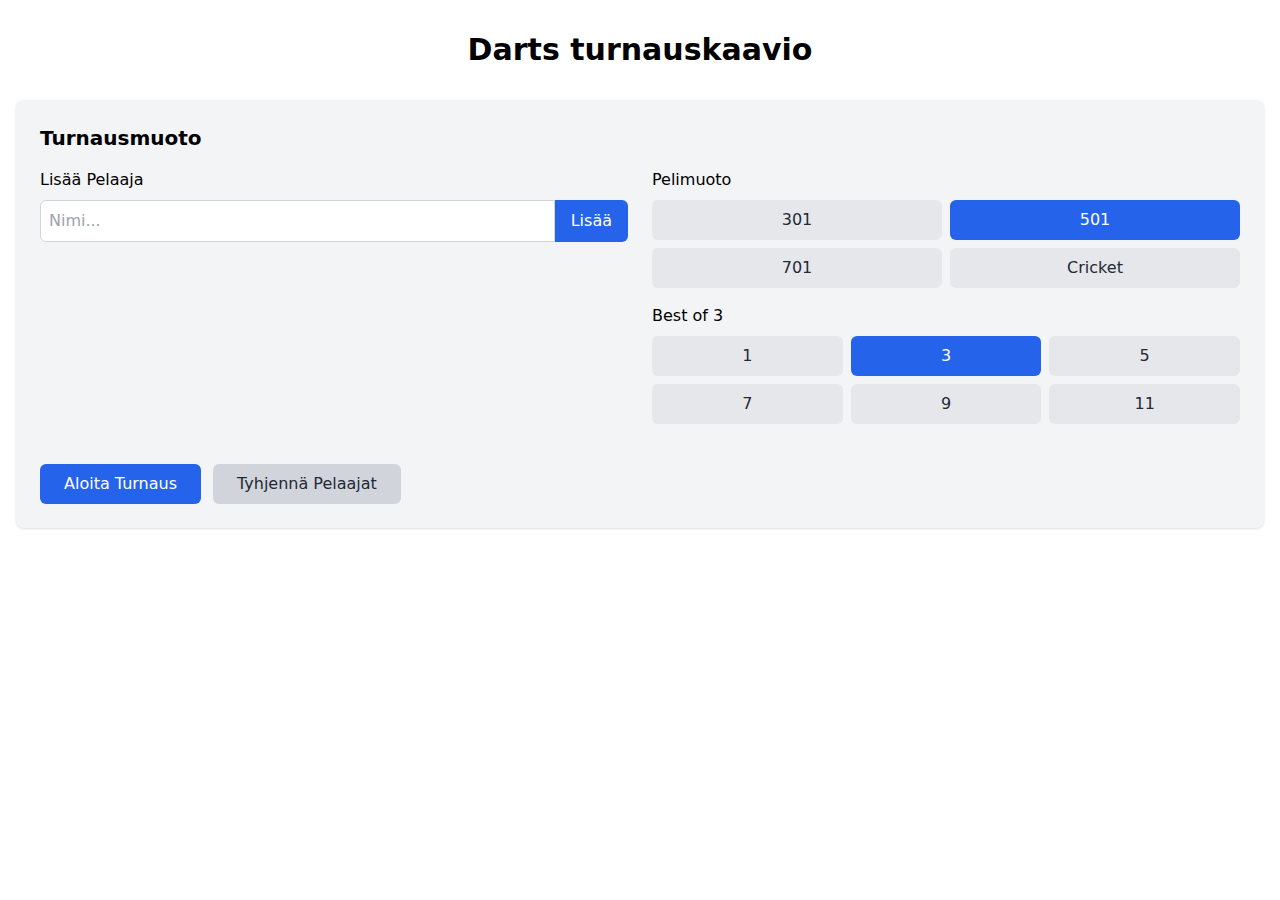
==== turnauskaavio/index.html @ 02ef41cd "Deploy turnauskaavio from private repo" ====
<!doctype html>
<html lang="en" data-critters-container>
<head>
  <meta charset="utf-8">
  <title>Darts turnauskaavio</title>
  <base href="/turnauskaavio/">
  <meta name="viewport" content="width=device-width, initial-scale=1">
  <link rel="icon" type="image/x-icon" href="favicon.ico">
<style>*,:before,:after{--tw-border-spacing-x: 0;--tw-border-spacing-y: 0;--tw-translate-x: 0;--tw-translate-y: 0;--tw-rotate: 0;--tw-skew-x: 0;--tw-skew-y: 0;--tw-scale-x: 1;--tw-scale-y: 1;--tw-pan-x: ;--tw-pan-y: ;--tw-pinch-zoom: ;--tw-scroll-snap-strictness: proximity;--tw-gradient-from-position: ;--tw-gradient-via-position: ;--tw-gradient-to-position: ;--tw-ordinal: ;--tw-slashed-zero: ;--tw-numeric-figure: ;--tw-numeric-spacing: ;--tw-numeric-fraction: ;--tw-ring-inset: ;--tw-ring-offset-width: 0px;--tw-ring-offset-color: #fff;--tw-ring-color: rgb(59 130 246 / .5);--tw-ring-offset-shadow: 0 0 #0000;--tw-ring-shadow: 0 0 #0000;--tw-shadow: 0 0 #0000;--tw-shadow-colored: 0 0 #0000;--tw-blur: ;--tw-brightness: ;--tw-contrast: ;--tw-grayscale: ;--tw-hue-rotate: ;--tw-invert: ;--tw-saturate: ;--tw-sepia: ;--tw-drop-shadow: ;--tw-backdrop-blur: ;--tw-backdrop-brightness: ;--tw-backdrop-contrast: ;--tw-backdrop-grayscale: ;--tw-backdrop-hue-rotate: ;--tw-backdrop-invert: ;--tw-backdrop-opacity: ;--tw-backdrop-saturate: ;--tw-backdrop-sepia: ;--tw-contain-size: ;--tw-contain-layout: ;--tw-contain-paint: ;--tw-contain-style: }*,:before,:after{box-sizing:border-box;border-width:0;border-style:solid;border-color:#e5e7eb}:before,:after{--tw-content: ""}html{line-height:1.5;-webkit-text-size-adjust:100%;-moz-tab-size:4;tab-size:4;font-family:ui-sans-serif,system-ui,sans-serif,"Apple Color Emoji","Segoe UI Emoji",Segoe UI Symbol,"Noto Color Emoji";font-feature-settings:normal;font-variation-settings:normal;-webkit-tap-highlight-color:transparent}body{margin:0;line-height:inherit}
</style><link rel="stylesheet" href="styles-D22M34FA.css" media="print" onload="this.media='all'"><noscript><link rel="stylesheet" href="styles-D22M34FA.css"></noscript></head>
<body>
  <app-root></app-root>
<script src="polyfills-FFHMD2TL.js" type="module"></script><script src="main-YTJKUACL.js" type="module"></script></body>
</html>
---- turnauskaavio/styles-D22M34FA.css ----
*,:before,:after{--tw-border-spacing-x: 0;--tw-border-spacing-y: 0;--tw-translate-x: 0;--tw-translate-y: 0;--tw-rotate: 0;--tw-skew-x: 0;--tw-skew-y: 0;--tw-scale-x: 1;--tw-scale-y: 1;--tw-pan-x: ;--tw-pan-y: ;--tw-pinch-zoom: ;--tw-scroll-snap-strictness: proximity;--tw-gradient-from-position: ;--tw-gradient-via-position: ;--tw-gradient-to-position: ;--tw-ordinal: ;--tw-slashed-zero: ;--tw-numeric-figure: ;--tw-numeric-spacing: ;--tw-numeric-fraction: ;--tw-ring-inset: ;--tw-ring-offset-width: 0px;--tw-ring-offset-color: #fff;--tw-ring-color: rgb(59 130 246 / .5);--tw-ring-offset-shadow: 0 0 #0000;--tw-ring-shadow: 0 0 #0000;--tw-shadow: 0 0 #0000;--tw-shadow-colored: 0 0 #0000;--tw-blur: ;--tw-brightness: ;--tw-contrast: ;--tw-grayscale: ;--tw-hue-rotate: ;--tw-invert: ;--tw-saturate: ;--tw-sepia: ;--tw-drop-shadow: ;--tw-backdrop-blur: ;--tw-backdrop-brightness: ;--tw-backdrop-contrast: ;--tw-backdrop-grayscale: ;--tw-backdrop-hue-rotate: ;--tw-backdrop-invert: ;--tw-backdrop-opacity: ;--tw-backdrop-saturate: ;--tw-backdrop-sepia: ;--tw-contain-size: ;--tw-contain-layout: ;--tw-contain-paint: ;--tw-contain-style: }::backdrop{--tw-border-spacing-x: 0;--tw-border-spacing-y: 0;--tw-translate-x: 0;--tw-translate-y: 0;--tw-rotate: 0;--tw-skew-x: 0;--tw-skew-y: 0;--tw-scale-x: 1;--tw-scale-y: 1;--tw-pan-x: ;--tw-pan-y: ;--tw-pinch-zoom: ;--tw-scroll-snap-strictness: proximity;--tw-gradient-from-position: ;--tw-gradient-via-position: ;--tw-gradient-to-position: ;--tw-ordinal: ;--tw-slashed-zero: ;--tw-numeric-figure: ;--tw-numeric-spacing: ;--tw-numeric-fraction: ;--tw-ring-inset: ;--tw-ring-offset-width: 0px;--tw-ring-offset-color: #fff;--tw-ring-color: rgb(59 130 246 / .5);--tw-ring-offset-shadow: 0 0 #0000;--tw-ring-shadow: 0 0 #0000;--tw-shadow: 0 0 #0000;--tw-shadow-colored: 0 0 #0000;--tw-blur: ;--tw-brightness: ;--tw-contrast: ;--tw-grayscale: ;--tw-hue-rotate: ;--tw-invert: ;--tw-saturate: ;--tw-sepia: ;--tw-drop-shadow: ;--tw-backdrop-blur: ;--tw-backdrop-brightness: ;--tw-backdrop-contrast: ;--tw-backdrop-grayscale: ;--tw-backdrop-hue-rotate: ;--tw-backdrop-invert: ;--tw-backdrop-opacity: ;--tw-backdrop-saturate: ;--tw-backdrop-sepia: ;--tw-contain-size: ;--tw-contain-layout: ;--tw-contain-paint: ;--tw-contain-style: }*,:before,:after{box-sizing:border-box;border-width:0;border-style:solid;border-color:#e5e7eb}:before,:after{--tw-content: ""}html,:host{line-height:1.5;-webkit-text-size-adjust:100%;-moz-tab-size:4;tab-size:4;font-family:ui-sans-serif,system-ui,sans-serif,"Apple Color Emoji","Segoe UI Emoji",Segoe UI Symbol,"Noto Color Emoji";font-feature-settings:normal;font-variation-settings:normal;-webkit-tap-highlight-color:transparent}body{margin:0;line-height:inherit}hr{height:0;color:inherit;border-top-width:1px}abbr:where([title]){text-decoration:underline dotted}h1,h2,h3,h4,h5,h6{font-size:inherit;font-weight:inherit}a{color:inherit;text-decoration:inherit}b,strong{font-weight:bolder}code,kbd,samp,pre{font-family:ui-monospace,SFMono-Regular,Menlo,Monaco,Consolas,Liberation Mono,Courier New,monospace;font-feature-settings:normal;font-variation-settings:normal;font-size:1em}small{font-size:80%}sub,sup{font-size:75%;line-height:0;position:relative;vertical-align:baseline}sub{bottom:-.25em}sup{top:-.5em}table{text-indent:0;border-color:inherit;border-collapse:collapse}button,input,optgroup,select,textarea{font-family:inherit;font-feature-settings:inherit;font-variation-settings:inherit;font-size:100%;font-weight:inherit;line-height:inherit;letter-spacing:inherit;color:inherit;margin:0;padding:0}button,select{text-transform:none}button,input:where([type=button]),input:where([type=reset]),input:where([type=submit]){-webkit-appearance:button;background-color:transparent;background-image:none}:-moz-focusring{outline:auto}:-moz-ui-invalid{box-shadow:none}progress{vertical-align:baseline}::-webkit-inner-spin-button,::-webkit-outer-spin-button{height:auto}[type=search]{-webkit-appearance:textfield;outline-offset:-2px}::-webkit-search-decoration{-webkit-appearance:none}::-webkit-file-upload-button{-webkit-appearance:button;font:inherit}summary{display:list-item}blockquote,dl,dd,h1,h2,h3,h4,h5,h6,hr,figure,p,pre{margin:0}fieldset{margin:0;padding:0}legend{padding:0}ol,ul,menu{list-style:none;margin:0;padding:0}dialog{padding:0}textarea{resize:vertical}input::placeholder,textarea::placeholder{opacity:1;color:#9ca3af}button,[role=button]{cursor:pointer}:disabled{cursor:default}img,svg,video,canvas,audio,iframe,embed,object{display:block;vertical-align:middle}img,video{max-width:100%;height:auto}[hidden]:where(:not([hidden=until-found])){display:none}.container{width:100%}@media (min-width: 640px){.container{max-width:640px}}@media (min-width: 768px){.container{max-width:768px}}@media (min-width: 1024px){.container{max-width:1024px}}@media (min-width: 1280px){.container{max-width:1280px}}@media (min-width: 1536px){.container{max-width:1536px}}.absolute{position:absolute}.relative{position:relative}.z-10{z-index:10}.mx-auto{margin-left:auto;margin-right:auto}.mb-2{margin-bottom:.5rem}.mb-3{margin-bottom:.75rem}.mb-4{margin-bottom:1rem}.mb-6{margin-bottom:1.5rem}.mb-8{margin-bottom:2rem}.ml-2{margin-left:.5rem}.mr-2{margin-right:.5rem}.mt-1{margin-top:.25rem}.mt-12{margin-top:3rem}.mt-4{margin-top:1rem}.mt-6{margin-top:1.5rem}.mt-8{margin-top:2rem}.block{display:block}.inline-block{display:inline-block}.flex{display:flex}.table{display:table}.grid{display:grid}.hidden{display:none}.w-64{width:16rem}.w-full{width:100%}.min-w-full{min-width:100%}.flex-grow{flex-grow:1}.transform{transform:translate(var(--tw-translate-x),var(--tw-translate-y)) rotate(var(--tw-rotate)) skew(var(--tw-skew-x)) skewY(var(--tw-skew-y)) scaleX(var(--tw-scale-x)) scaleY(var(--tw-scale-y))}.cursor-pointer{cursor:pointer}.grid-cols-1{grid-template-columns:repeat(1,minmax(0,1fr))}.grid-cols-2{grid-template-columns:repeat(2,minmax(0,1fr))}.grid-cols-3{grid-template-columns:repeat(3,minmax(0,1fr))}.flex-col{flex-direction:column}.flex-wrap{flex-wrap:wrap}.items-center{align-items:center}.justify-center{justify-content:center}.justify-between{justify-content:space-between}.gap-2{gap:.5rem}.gap-6{gap:1.5rem}.space-x-3>:not([hidden])~:not([hidden]){--tw-space-x-reverse: 0;margin-right:calc(.75rem * var(--tw-space-x-reverse));margin-left:calc(.75rem * calc(1 - var(--tw-space-x-reverse)))}.space-x-4>:not([hidden])~:not([hidden]){--tw-space-x-reverse: 0;margin-right:calc(1rem * var(--tw-space-x-reverse));margin-left:calc(1rem * calc(1 - var(--tw-space-x-reverse)))}.divide-y>:not([hidden])~:not([hidden]){--tw-divide-y-reverse: 0;border-top-width:calc(1px * calc(1 - var(--tw-divide-y-reverse)));border-bottom-width:calc(1px * var(--tw-divide-y-reverse))}.overflow-hidden{overflow:hidden}.overflow-x-auto{overflow-x:auto}.rounded-full{border-radius:9999px}.rounded-lg{border-radius:.5rem}.rounded-md{border-radius:.375rem}.rounded-l-md{border-top-left-radius:.375rem;border-bottom-left-radius:.375rem}.rounded-r-md{border-top-right-radius:.375rem;border-bottom-right-radius:.375rem}.border{border-width:1px}.border-2{border-width:2px}.border-b{border-bottom-width:1px}.border-l-4{border-left-width:4px}.border-t{border-top-width:1px}.border-blue-300{--tw-border-opacity: 1;border-color:rgb(147 197 253 / var(--tw-border-opacity, 1))}.border-gray-200{--tw-border-opacity: 1;border-color:rgb(229 231 235 / var(--tw-border-opacity, 1))}.border-gray-300{--tw-border-opacity: 1;border-color:rgb(209 213 219 / var(--tw-border-opacity, 1))}.border-green-500{--tw-border-opacity: 1;border-color:rgb(34 197 94 / var(--tw-border-opacity, 1))}.bg-blue-100{--tw-bg-opacity: 1;background-color:rgb(219 234 254 / var(--tw-bg-opacity, 1))}.bg-blue-600{--tw-bg-opacity: 1;background-color:rgb(37 99 235 / var(--tw-bg-opacity, 1))}.bg-blue-800{--tw-bg-opacity: 1;background-color:rgb(30 64 175 / var(--tw-bg-opacity, 1))}.bg-blue-900{--tw-bg-opacity: 1;background-color:rgb(30 58 138 / var(--tw-bg-opacity, 1))}.bg-gray-100{--tw-bg-opacity: 1;background-color:rgb(243 244 246 / var(--tw-bg-opacity, 1))}.bg-gray-200{--tw-bg-opacity: 1;background-color:rgb(229 231 235 / var(--tw-bg-opacity, 1))}.bg-gray-300{--tw-bg-opacity: 1;background-color:rgb(209 213 219 / var(--tw-bg-opacity, 1))}.bg-gray-50{--tw-bg-opacity: 1;background-color:rgb(249 250 251 / var(--tw-bg-opacity, 1))}.bg-green-600{--tw-bg-opacity: 1;background-color:rgb(22 163 74 / var(--tw-bg-opacity, 1))}.bg-purple-600{--tw-bg-opacity: 1;background-color:rgb(147 51 234 / var(--tw-bg-opacity, 1))}.bg-red-600{--tw-bg-opacity: 1;background-color:rgb(220 38 38 / var(--tw-bg-opacity, 1))}.bg-white{--tw-bg-opacity: 1;background-color:rgb(255 255 255 / var(--tw-bg-opacity, 1))}.p-2{padding:.5rem}.p-4{padding:1rem}.p-6{padding:1.5rem}.p-8{padding:2rem}.px-2{padding-left:.5rem;padding-right:.5rem}.px-3{padding-left:.75rem;padding-right:.75rem}.px-4{padding-left:1rem;padding-right:1rem}.px-6{padding-left:1.5rem;padding-right:1.5rem}.px-8{padding-left:2rem;padding-right:2rem}.py-1{padding-top:.25rem;padding-bottom:.25rem}.py-12{padding-top:3rem;padding-bottom:3rem}.py-2{padding-top:.5rem;padding-bottom:.5rem}.py-3{padding-top:.75rem;padding-bottom:.75rem}.py-4{padding-top:1rem;padding-bottom:1rem}.py-8{padding-top:2rem;padding-bottom:2rem}.text-left{text-align:left}.text-center{text-align:center}.text-right{text-align:right}.font-mono{font-family:ui-monospace,SFMono-Regular,Menlo,Monaco,Consolas,Liberation Mono,Courier New,monospace}.text-2xl{font-size:1.5rem;line-height:2rem}.text-3xl{font-size:1.875rem;line-height:2.25rem}.text-4xl{font-size:2.25rem;line-height:2.5rem}.text-6xl{font-size:3.75rem;line-height:1}.text-lg{font-size:1.125rem;line-height:1.75rem}.text-sm{font-size:.875rem;line-height:1.25rem}.text-xl{font-size:1.25rem;line-height:1.75rem}.text-xs{font-size:.75rem;line-height:1rem}.font-bold{font-weight:700}.font-medium{font-weight:500}.font-semibold{font-weight:600}.uppercase{text-transform:uppercase}.tracking-wider{letter-spacing:.05em}.text-blue-600{--tw-text-opacity: 1;color:rgb(37 99 235 / var(--tw-text-opacity, 1))}.text-blue-800{--tw-text-opacity: 1;color:rgb(30 64 175 / var(--tw-text-opacity, 1))}.text-gray-500{--tw-text-opacity: 1;color:rgb(107 114 128 / var(--tw-text-opacity, 1))}.text-gray-600{--tw-text-opacity: 1;color:rgb(75 85 99 / var(--tw-text-opacity, 1))}.text-gray-800{--tw-text-opacity: 1;color:rgb(31 41 55 / var(--tw-text-opacity, 1))}.text-green-600{--tw-text-opacity: 1;color:rgb(22 163 74 / var(--tw-text-opacity, 1))}.text-green-700{--tw-text-opacity: 1;color:rgb(21 128 61 / var(--tw-text-opacity, 1))}.text-red-600{--tw-text-opacity: 1;color:rgb(220 38 38 / var(--tw-text-opacity, 1))}.text-white{--tw-text-opacity: 1;color:rgb(255 255 255 / var(--tw-text-opacity, 1))}.shadow{--tw-shadow: 0 1px 3px 0 rgb(0 0 0 / .1), 0 1px 2px -1px rgb(0 0 0 / .1);--tw-shadow-colored: 0 1px 3px 0 var(--tw-shadow-color), 0 1px 2px -1px var(--tw-shadow-color);box-shadow:var(--tw-ring-offset-shadow, 0 0 #0000),var(--tw-ring-shadow, 0 0 #0000),var(--tw-shadow)}.shadow-lg{--tw-shadow: 0 10px 15px -3px rgb(0 0 0 / .1), 0 4px 6px -4px rgb(0 0 0 / .1);--tw-shadow-colored: 0 10px 15px -3px var(--tw-shadow-color), 0 4px 6px -4px var(--tw-shadow-color);box-shadow:var(--tw-ring-offset-shadow, 0 0 #0000),var(--tw-ring-shadow, 0 0 #0000),var(--tw-shadow)}.filter{filter:var(--tw-blur) var(--tw-brightness) var(--tw-contrast) var(--tw-grayscale) var(--tw-hue-rotate) var(--tw-invert) var(--tw-saturate) var(--tw-sepia) var(--tw-drop-shadow)}.transition-colors{transition-property:color,background-color,border-color,text-decoration-color,fill,stroke;transition-timing-function:cubic-bezier(.4,0,.2,1);transition-duration:.15s}.ease-in-out{transition-timing-function:cubic-bezier(.4,0,.2,1)}.ease-out{transition-timing-function:cubic-bezier(0,0,.2,1)}.hover\:bg-blue-200:hover{--tw-bg-opacity: 1;background-color:rgb(191 219 254 / var(--tw-bg-opacity, 1))}.hover\:bg-blue-700:hover{--tw-bg-opacity: 1;background-color:rgb(29 78 216 / var(--tw-bg-opacity, 1))}.hover\:bg-gray-100:hover{--tw-bg-opacity: 1;background-color:rgb(243 244 246 / var(--tw-bg-opacity, 1))}.hover\:bg-gray-300:hover{--tw-bg-opacity: 1;background-color:rgb(209 213 219 / var(--tw-bg-opacity, 1))}.hover\:bg-gray-400:hover{--tw-bg-opacity: 1;background-color:rgb(156 163 175 / var(--tw-bg-opacity, 1))}.hover\:bg-green-700:hover{--tw-bg-opacity: 1;background-color:rgb(21 128 61 / var(--tw-bg-opacity, 1))}.hover\:bg-red-700:hover{--tw-bg-opacity: 1;background-color:rgb(185 28 28 / var(--tw-bg-opacity, 1))}.hover\:text-red-800:hover{--tw-text-opacity: 1;color:rgb(153 27 27 / var(--tw-text-opacity, 1))}@media (min-width: 768px){.md\:mb-0{margin-bottom:0}.md\:w-2\/5{width:40%}.md\:grid-cols-2{grid-template-columns:repeat(2,minmax(0,1fr))}.md\:flex-row{flex-direction:row}}
---- turnauskaavio/styles-D22M34FA.css ----
*,:before,:after{--tw-border-spacing-x: 0;--tw-border-spacing-y: 0;--tw-translate-x: 0;--tw-translate-y: 0;--tw-rotate: 0;--tw-skew-x: 0;--tw-skew-y: 0;--tw-scale-x: 1;--tw-scale-y: 1;--tw-pan-x: ;--tw-pan-y: ;--tw-pinch-zoom: ;--tw-scroll-snap-strictness: proximity;--tw-gradient-from-position: ;--tw-gradient-via-position: ;--tw-gradient-to-position: ;--tw-ordinal: ;--tw-slashed-zero: ;--tw-numeric-figure: ;--tw-numeric-spacing: ;--tw-numeric-fraction: ;--tw-ring-inset: ;--tw-ring-offset-width: 0px;--tw-ring-offset-color: #fff;--tw-ring-color: rgb(59 130 246 / .5);--tw-ring-offset-shadow: 0 0 #0000;--tw-ring-shadow: 0 0 #0000;--tw-shadow: 0 0 #0000;--tw-shadow-colored: 0 0 #0000;--tw-blur: ;--tw-brightness: ;--tw-contrast: ;--tw-grayscale: ;--tw-hue-rotate: ;--tw-invert: ;--tw-saturate: ;--tw-sepia: ;--tw-drop-shadow: ;--tw-backdrop-blur: ;--tw-backdrop-brightness: ;--tw-backdrop-contrast: ;--tw-backdrop-grayscale: ;--tw-backdrop-hue-rotate: ;--tw-backdrop-invert: ;--tw-backdrop-opacity: ;--tw-backdrop-saturate: ;--tw-backdrop-sepia: ;--tw-contain-size: ;--tw-contain-layout: ;--tw-contain-paint: ;--tw-contain-style: }::backdrop{--tw-border-spacing-x: 0;--tw-border-spacing-y: 0;--tw-translate-x: 0;--tw-translate-y: 0;--tw-rotate: 0;--tw-skew-x: 0;--tw-skew-y: 0;--tw-scale-x: 1;--tw-scale-y: 1;--tw-pan-x: ;--tw-pan-y: ;--tw-pinch-zoom: ;--tw-scroll-snap-strictness: proximity;--tw-gradient-from-position: ;--tw-gradient-via-position: ;--tw-gradient-to-position: ;--tw-ordinal: ;--tw-slashed-zero: ;--tw-numeric-figure: ;--tw-numeric-spacing: ;--tw-numeric-fraction: ;--tw-ring-inset: ;--tw-ring-offset-width: 0px;--tw-ring-offset-color: #fff;--tw-ring-color: rgb(59 130 246 / .5);--tw-ring-offset-shadow: 0 0 #0000;--tw-ring-shadow: 0 0 #0000;--tw-shadow: 0 0 #0000;--tw-shadow-colored: 0 0 #0000;--tw-blur: ;--tw-brightness: ;--tw-contrast: ;--tw-grayscale: ;--tw-hue-rotate: ;--tw-invert: ;--tw-saturate: ;--tw-sepia: ;--tw-drop-shadow: ;--tw-backdrop-blur: ;--tw-backdrop-brightness: ;--tw-backdrop-contrast: ;--tw-backdrop-grayscale: ;--tw-backdrop-hue-rotate: ;--tw-backdrop-invert: ;--tw-backdrop-opacity: ;--tw-backdrop-saturate: ;--tw-backdrop-sepia: ;--tw-contain-size: ;--tw-contain-layout: ;--tw-contain-paint: ;--tw-contain-style: }*,:before,:after{box-sizing:border-box;border-width:0;border-style:solid;border-color:#e5e7eb}:before,:after{--tw-content: ""}html,:host{line-height:1.5;-webkit-text-size-adjust:100%;-moz-tab-size:4;tab-size:4;font-family:ui-sans-serif,system-ui,sans-serif,"Apple Color Emoji","Segoe UI Emoji",Segoe UI Symbol,"Noto Color Emoji";font-feature-settings:normal;font-variation-settings:normal;-webkit-tap-highlight-color:transparent}body{margin:0;line-height:inherit}hr{height:0;color:inherit;border-top-width:1px}abbr:where([title]){text-decoration:underline dotted}h1,h2,h3,h4,h5,h6{font-size:inherit;font-weight:inherit}a{color:inherit;text-decoration:inherit}b,strong{font-weight:bolder}code,kbd,samp,pre{font-family:ui-monospace,SFMono-Regular,Menlo,Monaco,Consolas,Liberation Mono,Courier New,monospace;font-feature-settings:normal;font-variation-settings:normal;font-size:1em}small{font-size:80%}sub,sup{font-size:75%;line-height:0;position:relative;vertical-align:baseline}sub{bottom:-.25em}sup{top:-.5em}table{text-indent:0;border-color:inherit;border-collapse:collapse}button,input,optgroup,select,textarea{font-family:inherit;font-feature-settings:inherit;font-variation-settings:inherit;font-size:100%;font-weight:inherit;line-height:inherit;letter-spacing:inherit;color:inherit;margin:0;padding:0}button,select{text-transform:none}button,input:where([type=button]),input:where([type=reset]),input:where([type=submit]){-webkit-appearance:button;background-color:transparent;background-image:none}:-moz-focusring{outline:auto}:-moz-ui-invalid{box-shadow:none}progress{vertical-align:baseline}::-webkit-inner-spin-button,::-webkit-outer-spin-button{height:auto}[type=search]{-webkit-appearance:textfield;outline-offset:-2px}::-webkit-search-decoration{-webkit-appearance:none}::-webkit-file-upload-button{-webkit-appearance:button;font:inherit}summary{display:list-item}blockquote,dl,dd,h1,h2,h3,h4,h5,h6,hr,figure,p,pre{margin:0}fieldset{margin:0;padding:0}legend{padding:0}ol,ul,menu{list-style:none;margin:0;padding:0}dialog{padding:0}textarea{resize:vertical}input::placeholder,textarea::placeholder{opacity:1;color:#9ca3af}button,[role=button]{cursor:pointer}:disabled{cursor:default}img,svg,video,canvas,audio,iframe,embed,object{display:block;vertical-align:middle}img,video{max-width:100%;height:auto}[hidden]:where(:not([hidden=until-found])){display:none}.container{width:100%}@media (min-width: 640px){.container{max-width:640px}}@media (min-width: 768px){.container{max-width:768px}}@media (min-width: 1024px){.container{max-width:1024px}}@media (min-width: 1280px){.container{max-width:1280px}}@media (min-width: 1536px){.container{max-width:1536px}}.absolute{position:absolute}.relative{position:relative}.z-10{z-index:10}.mx-auto{margin-left:auto;margin-right:auto}.mb-2{margin-bottom:.5rem}.mb-3{margin-bottom:.75rem}.mb-4{margin-bottom:1rem}.mb-6{margin-bottom:1.5rem}.mb-8{margin-bottom:2rem}.ml-2{margin-left:.5rem}.mr-2{margin-right:.5rem}.mt-1{margin-top:.25rem}.mt-12{margin-top:3rem}.mt-4{margin-top:1rem}.mt-6{margin-top:1.5rem}.mt-8{margin-top:2rem}.block{display:block}.inline-block{display:inline-block}.flex{display:flex}.table{display:table}.grid{display:grid}.hidden{display:none}.w-64{width:16rem}.w-full{width:100%}.min-w-full{min-width:100%}.flex-grow{flex-grow:1}.transform{transform:translate(var(--tw-translate-x),var(--tw-translate-y)) rotate(var(--tw-rotate)) skew(var(--tw-skew-x)) skewY(var(--tw-skew-y)) scaleX(var(--tw-scale-x)) scaleY(var(--tw-scale-y))}.cursor-pointer{cursor:pointer}.grid-cols-1{grid-template-columns:repeat(1,minmax(0,1fr))}.grid-cols-2{grid-template-columns:repeat(2,minmax(0,1fr))}.grid-cols-3{grid-template-columns:repeat(3,minmax(0,1fr))}.flex-col{flex-direction:column}.flex-wrap{flex-wrap:wrap}.items-center{align-items:center}.justify-center{justify-content:center}.justify-between{justify-content:space-between}.gap-2{gap:.5rem}.gap-6{gap:1.5rem}.space-x-3>:not([hidden])~:not([hidden]){--tw-space-x-reverse: 0;margin-right:calc(.75rem * var(--tw-space-x-reverse));margin-left:calc(.75rem * calc(1 - var(--tw-space-x-reverse)))}.space-x-4>:not([hidden])~:not([hidden]){--tw-space-x-reverse: 0;margin-right:calc(1rem * var(--tw-space-x-reverse));margin-left:calc(1rem * calc(1 - var(--tw-space-x-reverse)))}.divide-y>:not([hidden])~:not([hidden]){--tw-divide-y-reverse: 0;border-top-width:calc(1px * calc(1 - var(--tw-divide-y-reverse)));border-bottom-width:calc(1px * var(--tw-divide-y-reverse))}.overflow-hidden{overflow:hidden}.overflow-x-auto{overflow-x:auto}.rounded-full{border-radius:9999px}.rounded-lg{border-radius:.5rem}.rounded-md{border-radius:.375rem}.rounded-l-md{border-top-left-radius:.375rem;border-bottom-left-radius:.375rem}.rounded-r-md{border-top-right-radius:.375rem;border-bottom-right-radius:.375rem}.border{border-width:1px}.border-2{border-width:2px}.border-b{border-bottom-width:1px}.border-l-4{border-left-width:4px}.border-t{border-top-width:1px}.border-blue-300{--tw-border-opacity: 1;border-color:rgb(147 197 253 / var(--tw-border-opacity, 1))}.border-gray-200{--tw-border-opacity: 1;border-color:rgb(229 231 235 / var(--tw-border-opacity, 1))}.border-gray-300{--tw-border-opacity: 1;border-color:rgb(209 213 219 / var(--tw-border-opacity, 1))}.border-green-500{--tw-border-opacity: 1;border-color:rgb(34 197 94 / var(--tw-border-opacity, 1))}.bg-blue-100{--tw-bg-opacity: 1;background-color:rgb(219 234 254 / var(--tw-bg-opacity, 1))}.bg-blue-600{--tw-bg-opacity: 1;background-color:rgb(37 99 235 / var(--tw-bg-opacity, 1))}.bg-blue-800{--tw-bg-opacity: 1;background-color:rgb(30 64 175 / var(--tw-bg-opacity, 1))}.bg-blue-900{--tw-bg-opacity: 1;background-color:rgb(30 58 138 / var(--tw-bg-opacity, 1))}.bg-gray-100{--tw-bg-opacity: 1;background-color:rgb(243 244 246 / var(--tw-bg-opacity, 1))}.bg-gray-200{--tw-bg-opacity: 1;background-color:rgb(229 231 235 / var(--tw-bg-opacity, 1))}.bg-gray-300{--tw-bg-opacity: 1;background-color:rgb(209 213 219 / var(--tw-bg-opacity, 1))}.bg-gray-50{--tw-bg-opacity: 1;background-color:rgb(249 250 251 / var(--tw-bg-opacity, 1))}.bg-green-600{--tw-bg-opacity: 1;background-color:rgb(22 163 74 / var(--tw-bg-opacity, 1))}.bg-purple-600{--tw-bg-opacity: 1;background-color:rgb(147 51 234 / var(--tw-bg-opacity, 1))}.bg-red-600{--tw-bg-opacity: 1;background-color:rgb(220 38 38 / var(--tw-bg-opacity, 1))}.bg-white{--tw-bg-opacity: 1;background-color:rgb(255 255 255 / var(--tw-bg-opacity, 1))}.p-2{padding:.5rem}.p-4{padding:1rem}.p-6{padding:1.5rem}.p-8{padding:2rem}.px-2{padding-left:.5rem;padding-right:.5rem}.px-3{padding-left:.75rem;padding-right:.75rem}.px-4{padding-left:1rem;padding-right:1rem}.px-6{padding-left:1.5rem;padding-right:1.5rem}.px-8{padding-left:2rem;padding-right:2rem}.py-1{padding-top:.25rem;padding-bottom:.25rem}.py-12{padding-top:3rem;padding-bottom:3rem}.py-2{padding-top:.5rem;padding-bottom:.5rem}.py-3{padding-top:.75rem;padding-bottom:.75rem}.py-4{padding-top:1rem;padding-bottom:1rem}.py-8{padding-top:2rem;padding-bottom:2rem}.text-left{text-align:left}.text-center{text-align:center}.text-right{text-align:right}.font-mono{font-family:ui-monospace,SFMono-Regular,Menlo,Monaco,Consolas,Liberation Mono,Courier New,monospace}.text-2xl{font-size:1.5rem;line-height:2rem}.text-3xl{font-size:1.875rem;line-height:2.25rem}.text-4xl{font-size:2.25rem;line-height:2.5rem}.text-6xl{font-size:3.75rem;line-height:1}.text-lg{font-size:1.125rem;line-height:1.75rem}.text-sm{font-size:.875rem;line-height:1.25rem}.text-xl{font-size:1.25rem;line-height:1.75rem}.text-xs{font-size:.75rem;line-height:1rem}.font-bold{font-weight:700}.font-medium{font-weight:500}.font-semibold{font-weight:600}.uppercase{text-transform:uppercase}.tracking-wider{letter-spacing:.05em}.text-blue-600{--tw-text-opacity: 1;color:rgb(37 99 235 / var(--tw-text-opacity, 1))}.text-blue-800{--tw-text-opacity: 1;color:rgb(30 64 175 / var(--tw-text-opacity, 1))}.text-gray-500{--tw-text-opacity: 1;color:rgb(107 114 128 / var(--tw-text-opacity, 1))}.text-gray-600{--tw-text-opacity: 1;color:rgb(75 85 99 / var(--tw-text-opacity, 1))}.text-gray-800{--tw-text-opacity: 1;color:rgb(31 41 55 / var(--tw-text-opacity, 1))}.text-green-600{--tw-text-opacity: 1;color:rgb(22 163 74 / var(--tw-text-opacity, 1))}.text-green-700{--tw-text-opacity: 1;color:rgb(21 128 61 / var(--tw-text-opacity, 1))}.text-red-600{--tw-text-opacity: 1;color:rgb(220 38 38 / var(--tw-text-opacity, 1))}.text-white{--tw-text-opacity: 1;color:rgb(255 255 255 / var(--tw-text-opacity, 1))}.shadow{--tw-shadow: 0 1px 3px 0 rgb(0 0 0 / .1), 0 1px 2px -1px rgb(0 0 0 / .1);--tw-shadow-colored: 0 1px 3px 0 var(--tw-shadow-color), 0 1px 2px -1px var(--tw-shadow-color);box-shadow:var(--tw-ring-offset-shadow, 0 0 #0000),var(--tw-ring-shadow, 0 0 #0000),var(--tw-shadow)}.shadow-lg{--tw-shadow: 0 10px 15px -3px rgb(0 0 0 / .1), 0 4px 6px -4px rgb(0 0 0 / .1);--tw-shadow-colored: 0 10px 15px -3px var(--tw-shadow-color), 0 4px 6px -4px var(--tw-shadow-color);box-shadow:var(--tw-ring-offset-shadow, 0 0 #0000),var(--tw-ring-shadow, 0 0 #0000),var(--tw-shadow)}.filter{filter:var(--tw-blur) var(--tw-brightness) var(--tw-contrast) var(--tw-grayscale) var(--tw-hue-rotate) var(--tw-invert) var(--tw-saturate) var(--tw-sepia) var(--tw-drop-shadow)}.transition-colors{transition-property:color,background-color,border-color,text-decoration-color,fill,stroke;transition-timing-function:cubic-bezier(.4,0,.2,1);transition-duration:.15s}.ease-in-out{transition-timing-function:cubic-bezier(.4,0,.2,1)}.ease-out{transition-timing-function:cubic-bezier(0,0,.2,1)}.hover\:bg-blue-200:hover{--tw-bg-opacity: 1;background-color:rgb(191 219 254 / var(--tw-bg-opacity, 1))}.hover\:bg-blue-700:hover{--tw-bg-opacity: 1;background-color:rgb(29 78 216 / var(--tw-bg-opacity, 1))}.hover\:bg-gray-100:hover{--tw-bg-opacity: 1;background-color:rgb(243 244 246 / var(--tw-bg-opacity, 1))}.hover\:bg-gray-300:hover{--tw-bg-opacity: 1;background-color:rgb(209 213 219 / var(--tw-bg-opacity, 1))}.hover\:bg-gray-400:hover{--tw-bg-opacity: 1;background-color:rgb(156 163 175 / var(--tw-bg-opacity, 1))}.hover\:bg-green-700:hover{--tw-bg-opacity: 1;background-color:rgb(21 128 61 / var(--tw-bg-opacity, 1))}.hover\:bg-red-700:hover{--tw-bg-opacity: 1;background-color:rgb(185 28 28 / var(--tw-bg-opacity, 1))}.hover\:text-red-800:hover{--tw-text-opacity: 1;color:rgb(153 27 27 / var(--tw-text-opacity, 1))}@media (min-width: 768px){.md\:mb-0{margin-bottom:0}.md\:w-2\/5{width:40%}.md\:grid-cols-2{grid-template-columns:repeat(2,minmax(0,1fr))}.md\:flex-row{flex-direction:row}}
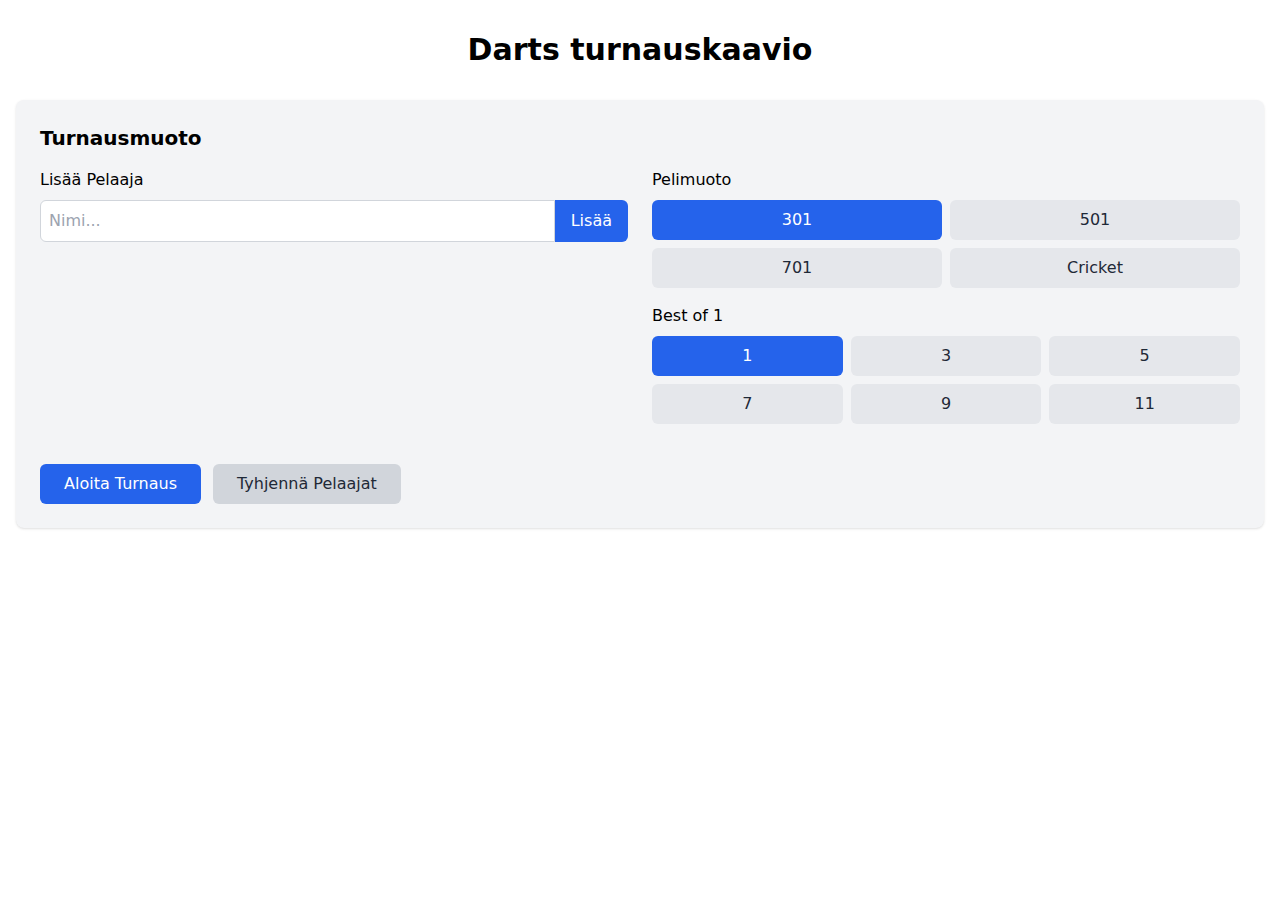
==== commit 7ef7c2b7: "Deploy turnauskaavio from private repo" ====
--- a/turnauskaavio/index.html
+++ b/turnauskaavio/index.html
@@ -7,8 +7,8 @@
   <meta name="viewport" content="width=device-width, initial-scale=1">
   <link rel="icon" type="image/x-icon" href="favicon.ico">
 <style>*,:before,:after{--tw-border-spacing-x: 0;--tw-border-spacing-y: 0;--tw-translate-x: 0;--tw-translate-y: 0;--tw-rotate: 0;--tw-skew-x: 0;--tw-skew-y: 0;--tw-scale-x: 1;--tw-scale-y: 1;--tw-pan-x: ;--tw-pan-y: ;--tw-pinch-zoom: ;--tw-scroll-snap-strictness: proximity;--tw-gradient-from-position: ;--tw-gradient-via-position: ;--tw-gradient-to-position: ;--tw-ordinal: ;--tw-slashed-zero: ;--tw-numeric-figure: ;--tw-numeric-spacing: ;--tw-numeric-fraction: ;--tw-ring-inset: ;--tw-ring-offset-width: 0px;--tw-ring-offset-color: #fff;--tw-ring-color: rgb(59 130 246 / .5);--tw-ring-offset-shadow: 0 0 #0000;--tw-ring-shadow: 0 0 #0000;--tw-shadow: 0 0 #0000;--tw-shadow-colored: 0 0 #0000;--tw-blur: ;--tw-brightness: ;--tw-contrast: ;--tw-grayscale: ;--tw-hue-rotate: ;--tw-invert: ;--tw-saturate: ;--tw-sepia: ;--tw-drop-shadow: ;--tw-backdrop-blur: ;--tw-backdrop-brightness: ;--tw-backdrop-contrast: ;--tw-backdrop-grayscale: ;--tw-backdrop-hue-rotate: ;--tw-backdrop-invert: ;--tw-backdrop-opacity: ;--tw-backdrop-saturate: ;--tw-backdrop-sepia: ;--tw-contain-size: ;--tw-contain-layout: ;--tw-contain-paint: ;--tw-contain-style: }*,:before,:after{box-sizing:border-box;border-width:0;border-style:solid;border-color:#e5e7eb}:before,:after{--tw-content: ""}html{line-height:1.5;-webkit-text-size-adjust:100%;-moz-tab-size:4;tab-size:4;font-family:ui-sans-serif,system-ui,sans-serif,"Apple Color Emoji","Segoe UI Emoji",Segoe UI Symbol,"Noto Color Emoji";font-feature-settings:normal;font-variation-settings:normal;-webkit-tap-highlight-color:transparent}body{margin:0;line-height:inherit}
-</style><link rel="stylesheet" href="styles-D22M34FA.css" media="print" onload="this.media='all'"><noscript><link rel="stylesheet" href="styles-D22M34FA.css"></noscript></head>
+</style><link rel="stylesheet" href="styles-HDO4ZNFO.css" media="print" onload="this.media='all'"><noscript><link rel="stylesheet" href="styles-HDO4ZNFO.css"></noscript></head>
 <body>
   <app-root></app-root>
-<script src="polyfills-FFHMD2TL.js" type="module"></script><script src="main-YTJKUACL.js" type="module"></script></body>
+<script src="polyfills-FFHMD2TL.js" type="module"></script><script src="main-FD7C2GAO.js" type="module"></script></body>
 </html>
--- a/turnauskaavio/styles-HDO4ZNFO.css
+++ b/turnauskaavio/styles-HDO4ZNFO.css
@@ -0,0 +1 @@
+*,:before,:after{--tw-border-spacing-x: 0;--tw-border-spacing-y: 0;--tw-translate-x: 0;--tw-translate-y: 0;--tw-rotate: 0;--tw-skew-x: 0;--tw-skew-y: 0;--tw-scale-x: 1;--tw-scale-y: 1;--tw-pan-x: ;--tw-pan-y: ;--tw-pinch-zoom: ;--tw-scroll-snap-strictness: proximity;--tw-gradient-from-position: ;--tw-gradient-via-position: ;--tw-gradient-to-position: ;--tw-ordinal: ;--tw-slashed-zero: ;--tw-numeric-figure: ;--tw-numeric-spacing: ;--tw-numeric-fraction: ;--tw-ring-inset: ;--tw-ring-offset-width: 0px;--tw-ring-offset-color: #fff;--tw-ring-color: rgb(59 130 246 / .5);--tw-ring-offset-shadow: 0 0 #0000;--tw-ring-shadow: 0 0 #0000;--tw-shadow: 0 0 #0000;--tw-shadow-colored: 0 0 #0000;--tw-blur: ;--tw-brightness: ;--tw-contrast: ;--tw-grayscale: ;--tw-hue-rotate: ;--tw-invert: ;--tw-saturate: ;--tw-sepia: ;--tw-drop-shadow: ;--tw-backdrop-blur: ;--tw-backdrop-brightness: ;--tw-backdrop-contrast: ;--tw-backdrop-grayscale: ;--tw-backdrop-hue-rotate: ;--tw-backdrop-invert: ;--tw-backdrop-opacity: ;--tw-backdrop-saturate: ;--tw-backdrop-sepia: ;--tw-contain-size: ;--tw-contain-layout: ;--tw-contain-paint: ;--tw-contain-style: }::backdrop{--tw-border-spacing-x: 0;--tw-border-spacing-y: 0;--tw-translate-x: 0;--tw-translate-y: 0;--tw-rotate: 0;--tw-skew-x: 0;--tw-skew-y: 0;--tw-scale-x: 1;--tw-scale-y: 1;--tw-pan-x: ;--tw-pan-y: ;--tw-pinch-zoom: ;--tw-scroll-snap-strictness: proximity;--tw-gradient-from-position: ;--tw-gradient-via-position: ;--tw-gradient-to-position: ;--tw-ordinal: ;--tw-slashed-zero: ;--tw-numeric-figure: ;--tw-numeric-spacing: ;--tw-numeric-fraction: ;--tw-ring-inset: ;--tw-ring-offset-width: 0px;--tw-ring-offset-color: #fff;--tw-ring-color: rgb(59 130 246 / .5);--tw-ring-offset-shadow: 0 0 #0000;--tw-ring-shadow: 0 0 #0000;--tw-shadow: 0 0 #0000;--tw-shadow-colored: 0 0 #0000;--tw-blur: ;--tw-brightness: ;--tw-contrast: ;--tw-grayscale: ;--tw-hue-rotate: ;--tw-invert: ;--tw-saturate: ;--tw-sepia: ;--tw-drop-shadow: ;--tw-backdrop-blur: ;--tw-backdrop-brightness: ;--tw-backdrop-contrast: ;--tw-backdrop-grayscale: ;--tw-backdrop-hue-rotate: ;--tw-backdrop-invert: ;--tw-backdrop-opacity: ;--tw-backdrop-saturate: ;--tw-backdrop-sepia: ;--tw-contain-size: ;--tw-contain-layout: ;--tw-contain-paint: ;--tw-contain-style: }*,:before,:after{box-sizing:border-box;border-width:0;border-style:solid;border-color:#e5e7eb}:before,:after{--tw-content: ""}html,:host{line-height:1.5;-webkit-text-size-adjust:100%;-moz-tab-size:4;tab-size:4;font-family:ui-sans-serif,system-ui,sans-serif,"Apple Color Emoji","Segoe UI Emoji",Segoe UI Symbol,"Noto Color Emoji";font-feature-settings:normal;font-variation-settings:normal;-webkit-tap-highlight-color:transparent}body{margin:0;line-height:inherit}hr{height:0;color:inherit;border-top-width:1px}abbr:where([title]){text-decoration:underline dotted}h1,h2,h3,h4,h5,h6{font-size:inherit;font-weight:inherit}a{color:inherit;text-decoration:inherit}b,strong{font-weight:bolder}code,kbd,samp,pre{font-family:ui-monospace,SFMono-Regular,Menlo,Monaco,Consolas,Liberation Mono,Courier New,monospace;font-feature-settings:normal;font-variation-settings:normal;font-size:1em}small{font-size:80%}sub,sup{font-size:75%;line-height:0;position:relative;vertical-align:baseline}sub{bottom:-.25em}sup{top:-.5em}table{text-indent:0;border-color:inherit;border-collapse:collapse}button,input,optgroup,select,textarea{font-family:inherit;font-feature-settings:inherit;font-variation-settings:inherit;font-size:100%;font-weight:inherit;line-height:inherit;letter-spacing:inherit;color:inherit;margin:0;padding:0}button,select{text-transform:none}button,input:where([type=button]),input:where([type=reset]),input:where([type=submit]){-webkit-appearance:button;background-color:transparent;background-image:none}:-moz-focusring{outline:auto}:-moz-ui-invalid{box-shadow:none}progress{vertical-align:baseline}::-webkit-inner-spin-button,::-webkit-outer-spin-button{height:auto}[type=search]{-webkit-appearance:textfield;outline-offset:-2px}::-webkit-search-decoration{-webkit-appearance:none}::-webkit-file-upload-button{-webkit-appearance:button;font:inherit}summary{display:list-item}blockquote,dl,dd,h1,h2,h3,h4,h5,h6,hr,figure,p,pre{margin:0}fieldset{margin:0;padding:0}legend{padding:0}ol,ul,menu{list-style:none;margin:0;padding:0}dialog{padding:0}textarea{resize:vertical}input::placeholder,textarea::placeholder{opacity:1;color:#9ca3af}button,[role=button]{cursor:pointer}:disabled{cursor:default}img,svg,video,canvas,audio,iframe,embed,object{display:block;vertical-align:middle}img,video{max-width:100%;height:auto}[hidden]:where(:not([hidden=until-found])){display:none}.container{width:100%}@media (min-width: 640px){.container{max-width:640px}}@media (min-width: 768px){.container{max-width:768px}}@media (min-width: 1024px){.container{max-width:1024px}}@media (min-width: 1280px){.container{max-width:1280px}}@media (min-width: 1536px){.container{max-width:1536px}}.absolute{position:absolute}.relative{position:relative}.z-10{z-index:10}.mx-2{margin-left:.5rem;margin-right:.5rem}.mx-auto{margin-left:auto;margin-right:auto}.mb-2{margin-bottom:.5rem}.mb-3{margin-bottom:.75rem}.mb-4{margin-bottom:1rem}.mb-6{margin-bottom:1.5rem}.mb-8{margin-bottom:2rem}.ml-2{margin-left:.5rem}.mr-2{margin-right:.5rem}.mt-1{margin-top:.25rem}.mt-12{margin-top:3rem}.mt-4{margin-top:1rem}.mt-6{margin-top:1.5rem}.mt-8{margin-top:2rem}.block{display:block}.inline-block{display:inline-block}.flex{display:flex}.table{display:table}.grid{display:grid}.hidden{display:none}.w-64{width:16rem}.w-full{width:100%}.min-w-full{min-width:100%}.flex-1{flex:1 1 0%}.flex-grow{flex-grow:1}.transform{transform:translate(var(--tw-translate-x),var(--tw-translate-y)) rotate(var(--tw-rotate)) skew(var(--tw-skew-x)) skewY(var(--tw-skew-y)) scaleX(var(--tw-scale-x)) scaleY(var(--tw-scale-y))}.cursor-pointer{cursor:pointer}.grid-cols-1{grid-template-columns:repeat(1,minmax(0,1fr))}.grid-cols-2{grid-template-columns:repeat(2,minmax(0,1fr))}.grid-cols-3{grid-template-columns:repeat(3,minmax(0,1fr))}.flex-col{flex-direction:column}.flex-wrap{flex-wrap:wrap}.items-center{align-items:center}.justify-center{justify-content:center}.justify-between{justify-content:space-between}.gap-2{gap:.5rem}.gap-4{gap:1rem}.gap-6{gap:1.5rem}.space-x-3>:not([hidden])~:not([hidden]){--tw-space-x-reverse: 0;margin-right:calc(.75rem * var(--tw-space-x-reverse));margin-left:calc(.75rem * calc(1 - var(--tw-space-x-reverse)))}.space-x-4>:not([hidden])~:not([hidden]){--tw-space-x-reverse: 0;margin-right:calc(1rem * var(--tw-space-x-reverse));margin-left:calc(1rem * calc(1 - var(--tw-space-x-reverse)))}.divide-y>:not([hidden])~:not([hidden]){--tw-divide-y-reverse: 0;border-top-width:calc(1px * calc(1 - var(--tw-divide-y-reverse)));border-bottom-width:calc(1px * var(--tw-divide-y-reverse))}.overflow-hidden{overflow:hidden}.overflow-x-auto{overflow-x:auto}.rounded-full{border-radius:9999px}.rounded-lg{border-radius:.5rem}.rounded-md{border-radius:.375rem}.rounded-l-md{border-top-left-radius:.375rem;border-bottom-left-radius:.375rem}.rounded-r-md{border-top-right-radius:.375rem;border-bottom-right-radius:.375rem}.border{border-width:1px}.border-2{border-width:2px}.border-b{border-bottom-width:1px}.border-l-4{border-left-width:4px}.border-t{border-top-width:1px}.border-blue-300{--tw-border-opacity: 1;border-color:rgb(147 197 253 / var(--tw-border-opacity, 1))}.border-gray-200{--tw-border-opacity: 1;border-color:rgb(229 231 235 / var(--tw-border-opacity, 1))}.border-gray-300{--tw-border-opacity: 1;border-color:rgb(209 213 219 / var(--tw-border-opacity, 1))}.border-green-500{--tw-border-opacity: 1;border-color:rgb(34 197 94 / var(--tw-border-opacity, 1))}.bg-blue-100{--tw-bg-opacity: 1;background-color:rgb(219 234 254 / var(--tw-bg-opacity, 1))}.bg-blue-600{--tw-bg-opacity: 1;background-color:rgb(37 99 235 / var(--tw-bg-opacity, 1))}.bg-blue-800{--tw-bg-opacity: 1;background-color:rgb(30 64 175 / var(--tw-bg-opacity, 1))}.bg-blue-900{--tw-bg-opacity: 1;background-color:rgb(30 58 138 / var(--tw-bg-opacity, 1))}.bg-gray-100{--tw-bg-opacity: 1;background-color:rgb(243 244 246 / var(--tw-bg-opacity, 1))}.bg-gray-200{--tw-bg-opacity: 1;background-color:rgb(229 231 235 / var(--tw-bg-opacity, 1))}.bg-gray-300{--tw-bg-opacity: 1;background-color:rgb(209 213 219 / var(--tw-bg-opacity, 1))}.bg-gray-50{--tw-bg-opacity: 1;background-color:rgb(249 250 251 / var(--tw-bg-opacity, 1))}.bg-green-100{--tw-bg-opacity: 1;background-color:rgb(220 252 231 / var(--tw-bg-opacity, 1))}.bg-green-600{--tw-bg-opacity: 1;background-color:rgb(22 163 74 / var(--tw-bg-opacity, 1))}.bg-purple-600{--tw-bg-opacity: 1;background-color:rgb(147 51 234 / var(--tw-bg-opacity, 1))}.bg-red-600{--tw-bg-opacity: 1;background-color:rgb(220 38 38 / var(--tw-bg-opacity, 1))}.bg-white{--tw-bg-opacity: 1;background-color:rgb(255 255 255 / var(--tw-bg-opacity, 1))}.p-2{padding:.5rem}.p-3{padding:.75rem}.p-4{padding:1rem}.p-6{padding:1.5rem}.p-8{padding:2rem}.px-2{padding-left:.5rem;padding-right:.5rem}.px-3{padding-left:.75rem;padding-right:.75rem}.px-4{padding-left:1rem;padding-right:1rem}.px-6{padding-left:1.5rem;padding-right:1.5rem}.px-8{padding-left:2rem;padding-right:2rem}.py-1{padding-top:.25rem;padding-bottom:.25rem}.py-12{padding-top:3rem;padding-bottom:3rem}.py-2{padding-top:.5rem;padding-bottom:.5rem}.py-3{padding-top:.75rem;padding-bottom:.75rem}.py-4{padding-top:1rem;padding-bottom:1rem}.py-8{padding-top:2rem;padding-bottom:2rem}.text-left{text-align:left}.text-center{text-align:center}.text-right{text-align:right}.font-mono{font-family:ui-monospace,SFMono-Regular,Menlo,Monaco,Consolas,Liberation Mono,Courier New,monospace}.text-2xl{font-size:1.5rem;line-height:2rem}.text-3xl{font-size:1.875rem;line-height:2.25rem}.text-4xl{font-size:2.25rem;line-height:2.5rem}.text-6xl{font-size:3.75rem;line-height:1}.text-lg{font-size:1.125rem;line-height:1.75rem}.text-sm{font-size:.875rem;line-height:1.25rem}.text-xl{font-size:1.25rem;line-height:1.75rem}.text-xs{font-size:.75rem;line-height:1rem}.font-bold{font-weight:700}.font-medium{font-weight:500}.font-semibold{font-weight:600}.uppercase{text-transform:uppercase}.tracking-wider{letter-spacing:.05em}.text-blue-600{--tw-text-opacity: 1;color:rgb(37 99 235 / var(--tw-text-opacity, 1))}.text-blue-800{--tw-text-opacity: 1;color:rgb(30 64 175 / var(--tw-text-opacity, 1))}.text-gray-500{--tw-text-opacity: 1;color:rgb(107 114 128 / var(--tw-text-opacity, 1))}.text-gray-600{--tw-text-opacity: 1;color:rgb(75 85 99 / var(--tw-text-opacity, 1))}.text-gray-800{--tw-text-opacity: 1;color:rgb(31 41 55 / var(--tw-text-opacity, 1))}.text-green-600{--tw-text-opacity: 1;color:rgb(22 163 74 / var(--tw-text-opacity, 1))}.text-green-700{--tw-text-opacity: 1;color:rgb(21 128 61 / var(--tw-text-opacity, 1))}.text-green-800{--tw-text-opacity: 1;color:rgb(22 101 52 / var(--tw-text-opacity, 1))}.text-red-600{--tw-text-opacity: 1;color:rgb(220 38 38 / var(--tw-text-opacity, 1))}.text-white{--tw-text-opacity: 1;color:rgb(255 255 255 / var(--tw-text-opacity, 1))}.shadow{--tw-shadow: 0 1px 3px 0 rgb(0 0 0 / .1), 0 1px 2px -1px rgb(0 0 0 / .1);--tw-shadow-colored: 0 1px 3px 0 var(--tw-shadow-color), 0 1px 2px -1px var(--tw-shadow-color);box-shadow:var(--tw-ring-offset-shadow, 0 0 #0000),var(--tw-ring-shadow, 0 0 #0000),var(--tw-shadow)}.shadow-lg{--tw-shadow: 0 10px 15px -3px rgb(0 0 0 / .1), 0 4px 6px -4px rgb(0 0 0 / .1);--tw-shadow-colored: 0 10px 15px -3px var(--tw-shadow-color), 0 4px 6px -4px var(--tw-shadow-color);box-shadow:var(--tw-ring-offset-shadow, 0 0 #0000),var(--tw-ring-shadow, 0 0 #0000),var(--tw-shadow)}.filter{filter:var(--tw-blur) var(--tw-brightness) var(--tw-contrast) var(--tw-grayscale) var(--tw-hue-rotate) var(--tw-invert) var(--tw-saturate) var(--tw-sepia) var(--tw-drop-shadow)}.transition{transition-property:color,background-color,border-color,text-decoration-color,fill,stroke,opacity,box-shadow,transform,filter,backdrop-filter;transition-timing-function:cubic-bezier(.4,0,.2,1);transition-duration:.15s}.transition-colors{transition-property:color,background-color,border-color,text-decoration-color,fill,stroke;transition-timing-function:cubic-bezier(.4,0,.2,1);transition-duration:.15s}.ease-in-out{transition-timing-function:cubic-bezier(.4,0,.2,1)}.ease-out{transition-timing-function:cubic-bezier(0,0,.2,1)}.hover\:bg-blue-200:hover{--tw-bg-opacity: 1;background-color:rgb(191 219 254 / var(--tw-bg-opacity, 1))}.hover\:bg-blue-700:hover{--tw-bg-opacity: 1;background-color:rgb(29 78 216 / var(--tw-bg-opacity, 1))}.hover\:bg-gray-100:hover{--tw-bg-opacity: 1;background-color:rgb(243 244 246 / var(--tw-bg-opacity, 1))}.hover\:bg-gray-300:hover{--tw-bg-opacity: 1;background-color:rgb(209 213 219 / var(--tw-bg-opacity, 1))}.hover\:bg-gray-400:hover{--tw-bg-opacity: 1;background-color:rgb(156 163 175 / var(--tw-bg-opacity, 1))}.hover\:bg-green-700:hover{--tw-bg-opacity: 1;background-color:rgb(21 128 61 / var(--tw-bg-opacity, 1))}.hover\:bg-red-700:hover{--tw-bg-opacity: 1;background-color:rgb(185 28 28 / var(--tw-bg-opacity, 1))}.hover\:text-red-800:hover{--tw-text-opacity: 1;color:rgb(153 27 27 / var(--tw-text-opacity, 1))}@media (min-width: 768px){.md\:mb-0{margin-bottom:0}.md\:w-2\/5{width:40%}.md\:grid-cols-2{grid-template-columns:repeat(2,minmax(0,1fr))}.md\:flex-row{flex-direction:row}}
--- a/turnauskaavio/styles-HDO4ZNFO.css
+++ b/turnauskaavio/styles-HDO4ZNFO.css
@@ -0,0 +1 @@
+*,:before,:after{--tw-border-spacing-x: 0;--tw-border-spacing-y: 0;--tw-translate-x: 0;--tw-translate-y: 0;--tw-rotate: 0;--tw-skew-x: 0;--tw-skew-y: 0;--tw-scale-x: 1;--tw-scale-y: 1;--tw-pan-x: ;--tw-pan-y: ;--tw-pinch-zoom: ;--tw-scroll-snap-strictness: proximity;--tw-gradient-from-position: ;--tw-gradient-via-position: ;--tw-gradient-to-position: ;--tw-ordinal: ;--tw-slashed-zero: ;--tw-numeric-figure: ;--tw-numeric-spacing: ;--tw-numeric-fraction: ;--tw-ring-inset: ;--tw-ring-offset-width: 0px;--tw-ring-offset-color: #fff;--tw-ring-color: rgb(59 130 246 / .5);--tw-ring-offset-shadow: 0 0 #0000;--tw-ring-shadow: 0 0 #0000;--tw-shadow: 0 0 #0000;--tw-shadow-colored: 0 0 #0000;--tw-blur: ;--tw-brightness: ;--tw-contrast: ;--tw-grayscale: ;--tw-hue-rotate: ;--tw-invert: ;--tw-saturate: ;--tw-sepia: ;--tw-drop-shadow: ;--tw-backdrop-blur: ;--tw-backdrop-brightness: ;--tw-backdrop-contrast: ;--tw-backdrop-grayscale: ;--tw-backdrop-hue-rotate: ;--tw-backdrop-invert: ;--tw-backdrop-opacity: ;--tw-backdrop-saturate: ;--tw-backdrop-sepia: ;--tw-contain-size: ;--tw-contain-layout: ;--tw-contain-paint: ;--tw-contain-style: }::backdrop{--tw-border-spacing-x: 0;--tw-border-spacing-y: 0;--tw-translate-x: 0;--tw-translate-y: 0;--tw-rotate: 0;--tw-skew-x: 0;--tw-skew-y: 0;--tw-scale-x: 1;--tw-scale-y: 1;--tw-pan-x: ;--tw-pan-y: ;--tw-pinch-zoom: ;--tw-scroll-snap-strictness: proximity;--tw-gradient-from-position: ;--tw-gradient-via-position: ;--tw-gradient-to-position: ;--tw-ordinal: ;--tw-slashed-zero: ;--tw-numeric-figure: ;--tw-numeric-spacing: ;--tw-numeric-fraction: ;--tw-ring-inset: ;--tw-ring-offset-width: 0px;--tw-ring-offset-color: #fff;--tw-ring-color: rgb(59 130 246 / .5);--tw-ring-offset-shadow: 0 0 #0000;--tw-ring-shadow: 0 0 #0000;--tw-shadow: 0 0 #0000;--tw-shadow-colored: 0 0 #0000;--tw-blur: ;--tw-brightness: ;--tw-contrast: ;--tw-grayscale: ;--tw-hue-rotate: ;--tw-invert: ;--tw-saturate: ;--tw-sepia: ;--tw-drop-shadow: ;--tw-backdrop-blur: ;--tw-backdrop-brightness: ;--tw-backdrop-contrast: ;--tw-backdrop-grayscale: ;--tw-backdrop-hue-rotate: ;--tw-backdrop-invert: ;--tw-backdrop-opacity: ;--tw-backdrop-saturate: ;--tw-backdrop-sepia: ;--tw-contain-size: ;--tw-contain-layout: ;--tw-contain-paint: ;--tw-contain-style: }*,:before,:after{box-sizing:border-box;border-width:0;border-style:solid;border-color:#e5e7eb}:before,:after{--tw-content: ""}html,:host{line-height:1.5;-webkit-text-size-adjust:100%;-moz-tab-size:4;tab-size:4;font-family:ui-sans-serif,system-ui,sans-serif,"Apple Color Emoji","Segoe UI Emoji",Segoe UI Symbol,"Noto Color Emoji";font-feature-settings:normal;font-variation-settings:normal;-webkit-tap-highlight-color:transparent}body{margin:0;line-height:inherit}hr{height:0;color:inherit;border-top-width:1px}abbr:where([title]){text-decoration:underline dotted}h1,h2,h3,h4,h5,h6{font-size:inherit;font-weight:inherit}a{color:inherit;text-decoration:inherit}b,strong{font-weight:bolder}code,kbd,samp,pre{font-family:ui-monospace,SFMono-Regular,Menlo,Monaco,Consolas,Liberation Mono,Courier New,monospace;font-feature-settings:normal;font-variation-settings:normal;font-size:1em}small{font-size:80%}sub,sup{font-size:75%;line-height:0;position:relative;vertical-align:baseline}sub{bottom:-.25em}sup{top:-.5em}table{text-indent:0;border-color:inherit;border-collapse:collapse}button,input,optgroup,select,textarea{font-family:inherit;font-feature-settings:inherit;font-variation-settings:inherit;font-size:100%;font-weight:inherit;line-height:inherit;letter-spacing:inherit;color:inherit;margin:0;padding:0}button,select{text-transform:none}button,input:where([type=button]),input:where([type=reset]),input:where([type=submit]){-webkit-appearance:button;background-color:transparent;background-image:none}:-moz-focusring{outline:auto}:-moz-ui-invalid{box-shadow:none}progress{vertical-align:baseline}::-webkit-inner-spin-button,::-webkit-outer-spin-button{height:auto}[type=search]{-webkit-appearance:textfield;outline-offset:-2px}::-webkit-search-decoration{-webkit-appearance:none}::-webkit-file-upload-button{-webkit-appearance:button;font:inherit}summary{display:list-item}blockquote,dl,dd,h1,h2,h3,h4,h5,h6,hr,figure,p,pre{margin:0}fieldset{margin:0;padding:0}legend{padding:0}ol,ul,menu{list-style:none;margin:0;padding:0}dialog{padding:0}textarea{resize:vertical}input::placeholder,textarea::placeholder{opacity:1;color:#9ca3af}button,[role=button]{cursor:pointer}:disabled{cursor:default}img,svg,video,canvas,audio,iframe,embed,object{display:block;vertical-align:middle}img,video{max-width:100%;height:auto}[hidden]:where(:not([hidden=until-found])){display:none}.container{width:100%}@media (min-width: 640px){.container{max-width:640px}}@media (min-width: 768px){.container{max-width:768px}}@media (min-width: 1024px){.container{max-width:1024px}}@media (min-width: 1280px){.container{max-width:1280px}}@media (min-width: 1536px){.container{max-width:1536px}}.absolute{position:absolute}.relative{position:relative}.z-10{z-index:10}.mx-2{margin-left:.5rem;margin-right:.5rem}.mx-auto{margin-left:auto;margin-right:auto}.mb-2{margin-bottom:.5rem}.mb-3{margin-bottom:.75rem}.mb-4{margin-bottom:1rem}.mb-6{margin-bottom:1.5rem}.mb-8{margin-bottom:2rem}.ml-2{margin-left:.5rem}.mr-2{margin-right:.5rem}.mt-1{margin-top:.25rem}.mt-12{margin-top:3rem}.mt-4{margin-top:1rem}.mt-6{margin-top:1.5rem}.mt-8{margin-top:2rem}.block{display:block}.inline-block{display:inline-block}.flex{display:flex}.table{display:table}.grid{display:grid}.hidden{display:none}.w-64{width:16rem}.w-full{width:100%}.min-w-full{min-width:100%}.flex-1{flex:1 1 0%}.flex-grow{flex-grow:1}.transform{transform:translate(var(--tw-translate-x),var(--tw-translate-y)) rotate(var(--tw-rotate)) skew(var(--tw-skew-x)) skewY(var(--tw-skew-y)) scaleX(var(--tw-scale-x)) scaleY(var(--tw-scale-y))}.cursor-pointer{cursor:pointer}.grid-cols-1{grid-template-columns:repeat(1,minmax(0,1fr))}.grid-cols-2{grid-template-columns:repeat(2,minmax(0,1fr))}.grid-cols-3{grid-template-columns:repeat(3,minmax(0,1fr))}.flex-col{flex-direction:column}.flex-wrap{flex-wrap:wrap}.items-center{align-items:center}.justify-center{justify-content:center}.justify-between{justify-content:space-between}.gap-2{gap:.5rem}.gap-4{gap:1rem}.gap-6{gap:1.5rem}.space-x-3>:not([hidden])~:not([hidden]){--tw-space-x-reverse: 0;margin-right:calc(.75rem * var(--tw-space-x-reverse));margin-left:calc(.75rem * calc(1 - var(--tw-space-x-reverse)))}.space-x-4>:not([hidden])~:not([hidden]){--tw-space-x-reverse: 0;margin-right:calc(1rem * var(--tw-space-x-reverse));margin-left:calc(1rem * calc(1 - var(--tw-space-x-reverse)))}.divide-y>:not([hidden])~:not([hidden]){--tw-divide-y-reverse: 0;border-top-width:calc(1px * calc(1 - var(--tw-divide-y-reverse)));border-bottom-width:calc(1px * var(--tw-divide-y-reverse))}.overflow-hidden{overflow:hidden}.overflow-x-auto{overflow-x:auto}.rounded-full{border-radius:9999px}.rounded-lg{border-radius:.5rem}.rounded-md{border-radius:.375rem}.rounded-l-md{border-top-left-radius:.375rem;border-bottom-left-radius:.375rem}.rounded-r-md{border-top-right-radius:.375rem;border-bottom-right-radius:.375rem}.border{border-width:1px}.border-2{border-width:2px}.border-b{border-bottom-width:1px}.border-l-4{border-left-width:4px}.border-t{border-top-width:1px}.border-blue-300{--tw-border-opacity: 1;border-color:rgb(147 197 253 / var(--tw-border-opacity, 1))}.border-gray-200{--tw-border-opacity: 1;border-color:rgb(229 231 235 / var(--tw-border-opacity, 1))}.border-gray-300{--tw-border-opacity: 1;border-color:rgb(209 213 219 / var(--tw-border-opacity, 1))}.border-green-500{--tw-border-opacity: 1;border-color:rgb(34 197 94 / var(--tw-border-opacity, 1))}.bg-blue-100{--tw-bg-opacity: 1;background-color:rgb(219 234 254 / var(--tw-bg-opacity, 1))}.bg-blue-600{--tw-bg-opacity: 1;background-color:rgb(37 99 235 / var(--tw-bg-opacity, 1))}.bg-blue-800{--tw-bg-opacity: 1;background-color:rgb(30 64 175 / var(--tw-bg-opacity, 1))}.bg-blue-900{--tw-bg-opacity: 1;background-color:rgb(30 58 138 / var(--tw-bg-opacity, 1))}.bg-gray-100{--tw-bg-opacity: 1;background-color:rgb(243 244 246 / var(--tw-bg-opacity, 1))}.bg-gray-200{--tw-bg-opacity: 1;background-color:rgb(229 231 235 / var(--tw-bg-opacity, 1))}.bg-gray-300{--tw-bg-opacity: 1;background-color:rgb(209 213 219 / var(--tw-bg-opacity, 1))}.bg-gray-50{--tw-bg-opacity: 1;background-color:rgb(249 250 251 / var(--tw-bg-opacity, 1))}.bg-green-100{--tw-bg-opacity: 1;background-color:rgb(220 252 231 / var(--tw-bg-opacity, 1))}.bg-green-600{--tw-bg-opacity: 1;background-color:rgb(22 163 74 / var(--tw-bg-opacity, 1))}.bg-purple-600{--tw-bg-opacity: 1;background-color:rgb(147 51 234 / var(--tw-bg-opacity, 1))}.bg-red-600{--tw-bg-opacity: 1;background-color:rgb(220 38 38 / var(--tw-bg-opacity, 1))}.bg-white{--tw-bg-opacity: 1;background-color:rgb(255 255 255 / var(--tw-bg-opacity, 1))}.p-2{padding:.5rem}.p-3{padding:.75rem}.p-4{padding:1rem}.p-6{padding:1.5rem}.p-8{padding:2rem}.px-2{padding-left:.5rem;padding-right:.5rem}.px-3{padding-left:.75rem;padding-right:.75rem}.px-4{padding-left:1rem;padding-right:1rem}.px-6{padding-left:1.5rem;padding-right:1.5rem}.px-8{padding-left:2rem;padding-right:2rem}.py-1{padding-top:.25rem;padding-bottom:.25rem}.py-12{padding-top:3rem;padding-bottom:3rem}.py-2{padding-top:.5rem;padding-bottom:.5rem}.py-3{padding-top:.75rem;padding-bottom:.75rem}.py-4{padding-top:1rem;padding-bottom:1rem}.py-8{padding-top:2rem;padding-bottom:2rem}.text-left{text-align:left}.text-center{text-align:center}.text-right{text-align:right}.font-mono{font-family:ui-monospace,SFMono-Regular,Menlo,Monaco,Consolas,Liberation Mono,Courier New,monospace}.text-2xl{font-size:1.5rem;line-height:2rem}.text-3xl{font-size:1.875rem;line-height:2.25rem}.text-4xl{font-size:2.25rem;line-height:2.5rem}.text-6xl{font-size:3.75rem;line-height:1}.text-lg{font-size:1.125rem;line-height:1.75rem}.text-sm{font-size:.875rem;line-height:1.25rem}.text-xl{font-size:1.25rem;line-height:1.75rem}.text-xs{font-size:.75rem;line-height:1rem}.font-bold{font-weight:700}.font-medium{font-weight:500}.font-semibold{font-weight:600}.uppercase{text-transform:uppercase}.tracking-wider{letter-spacing:.05em}.text-blue-600{--tw-text-opacity: 1;color:rgb(37 99 235 / var(--tw-text-opacity, 1))}.text-blue-800{--tw-text-opacity: 1;color:rgb(30 64 175 / var(--tw-text-opacity, 1))}.text-gray-500{--tw-text-opacity: 1;color:rgb(107 114 128 / var(--tw-text-opacity, 1))}.text-gray-600{--tw-text-opacity: 1;color:rgb(75 85 99 / var(--tw-text-opacity, 1))}.text-gray-800{--tw-text-opacity: 1;color:rgb(31 41 55 / var(--tw-text-opacity, 1))}.text-green-600{--tw-text-opacity: 1;color:rgb(22 163 74 / var(--tw-text-opacity, 1))}.text-green-700{--tw-text-opacity: 1;color:rgb(21 128 61 / var(--tw-text-opacity, 1))}.text-green-800{--tw-text-opacity: 1;color:rgb(22 101 52 / var(--tw-text-opacity, 1))}.text-red-600{--tw-text-opacity: 1;color:rgb(220 38 38 / var(--tw-text-opacity, 1))}.text-white{--tw-text-opacity: 1;color:rgb(255 255 255 / var(--tw-text-opacity, 1))}.shadow{--tw-shadow: 0 1px 3px 0 rgb(0 0 0 / .1), 0 1px 2px -1px rgb(0 0 0 / .1);--tw-shadow-colored: 0 1px 3px 0 var(--tw-shadow-color), 0 1px 2px -1px var(--tw-shadow-color);box-shadow:var(--tw-ring-offset-shadow, 0 0 #0000),var(--tw-ring-shadow, 0 0 #0000),var(--tw-shadow)}.shadow-lg{--tw-shadow: 0 10px 15px -3px rgb(0 0 0 / .1), 0 4px 6px -4px rgb(0 0 0 / .1);--tw-shadow-colored: 0 10px 15px -3px var(--tw-shadow-color), 0 4px 6px -4px var(--tw-shadow-color);box-shadow:var(--tw-ring-offset-shadow, 0 0 #0000),var(--tw-ring-shadow, 0 0 #0000),var(--tw-shadow)}.filter{filter:var(--tw-blur) var(--tw-brightness) var(--tw-contrast) var(--tw-grayscale) var(--tw-hue-rotate) var(--tw-invert) var(--tw-saturate) var(--tw-sepia) var(--tw-drop-shadow)}.transition{transition-property:color,background-color,border-color,text-decoration-color,fill,stroke,opacity,box-shadow,transform,filter,backdrop-filter;transition-timing-function:cubic-bezier(.4,0,.2,1);transition-duration:.15s}.transition-colors{transition-property:color,background-color,border-color,text-decoration-color,fill,stroke;transition-timing-function:cubic-bezier(.4,0,.2,1);transition-duration:.15s}.ease-in-out{transition-timing-function:cubic-bezier(.4,0,.2,1)}.ease-out{transition-timing-function:cubic-bezier(0,0,.2,1)}.hover\:bg-blue-200:hover{--tw-bg-opacity: 1;background-color:rgb(191 219 254 / var(--tw-bg-opacity, 1))}.hover\:bg-blue-700:hover{--tw-bg-opacity: 1;background-color:rgb(29 78 216 / var(--tw-bg-opacity, 1))}.hover\:bg-gray-100:hover{--tw-bg-opacity: 1;background-color:rgb(243 244 246 / var(--tw-bg-opacity, 1))}.hover\:bg-gray-300:hover{--tw-bg-opacity: 1;background-color:rgb(209 213 219 / var(--tw-bg-opacity, 1))}.hover\:bg-gray-400:hover{--tw-bg-opacity: 1;background-color:rgb(156 163 175 / var(--tw-bg-opacity, 1))}.hover\:bg-green-700:hover{--tw-bg-opacity: 1;background-color:rgb(21 128 61 / var(--tw-bg-opacity, 1))}.hover\:bg-red-700:hover{--tw-bg-opacity: 1;background-color:rgb(185 28 28 / var(--tw-bg-opacity, 1))}.hover\:text-red-800:hover{--tw-text-opacity: 1;color:rgb(153 27 27 / var(--tw-text-opacity, 1))}@media (min-width: 768px){.md\:mb-0{margin-bottom:0}.md\:w-2\/5{width:40%}.md\:grid-cols-2{grid-template-columns:repeat(2,minmax(0,1fr))}.md\:flex-row{flex-direction:row}}
